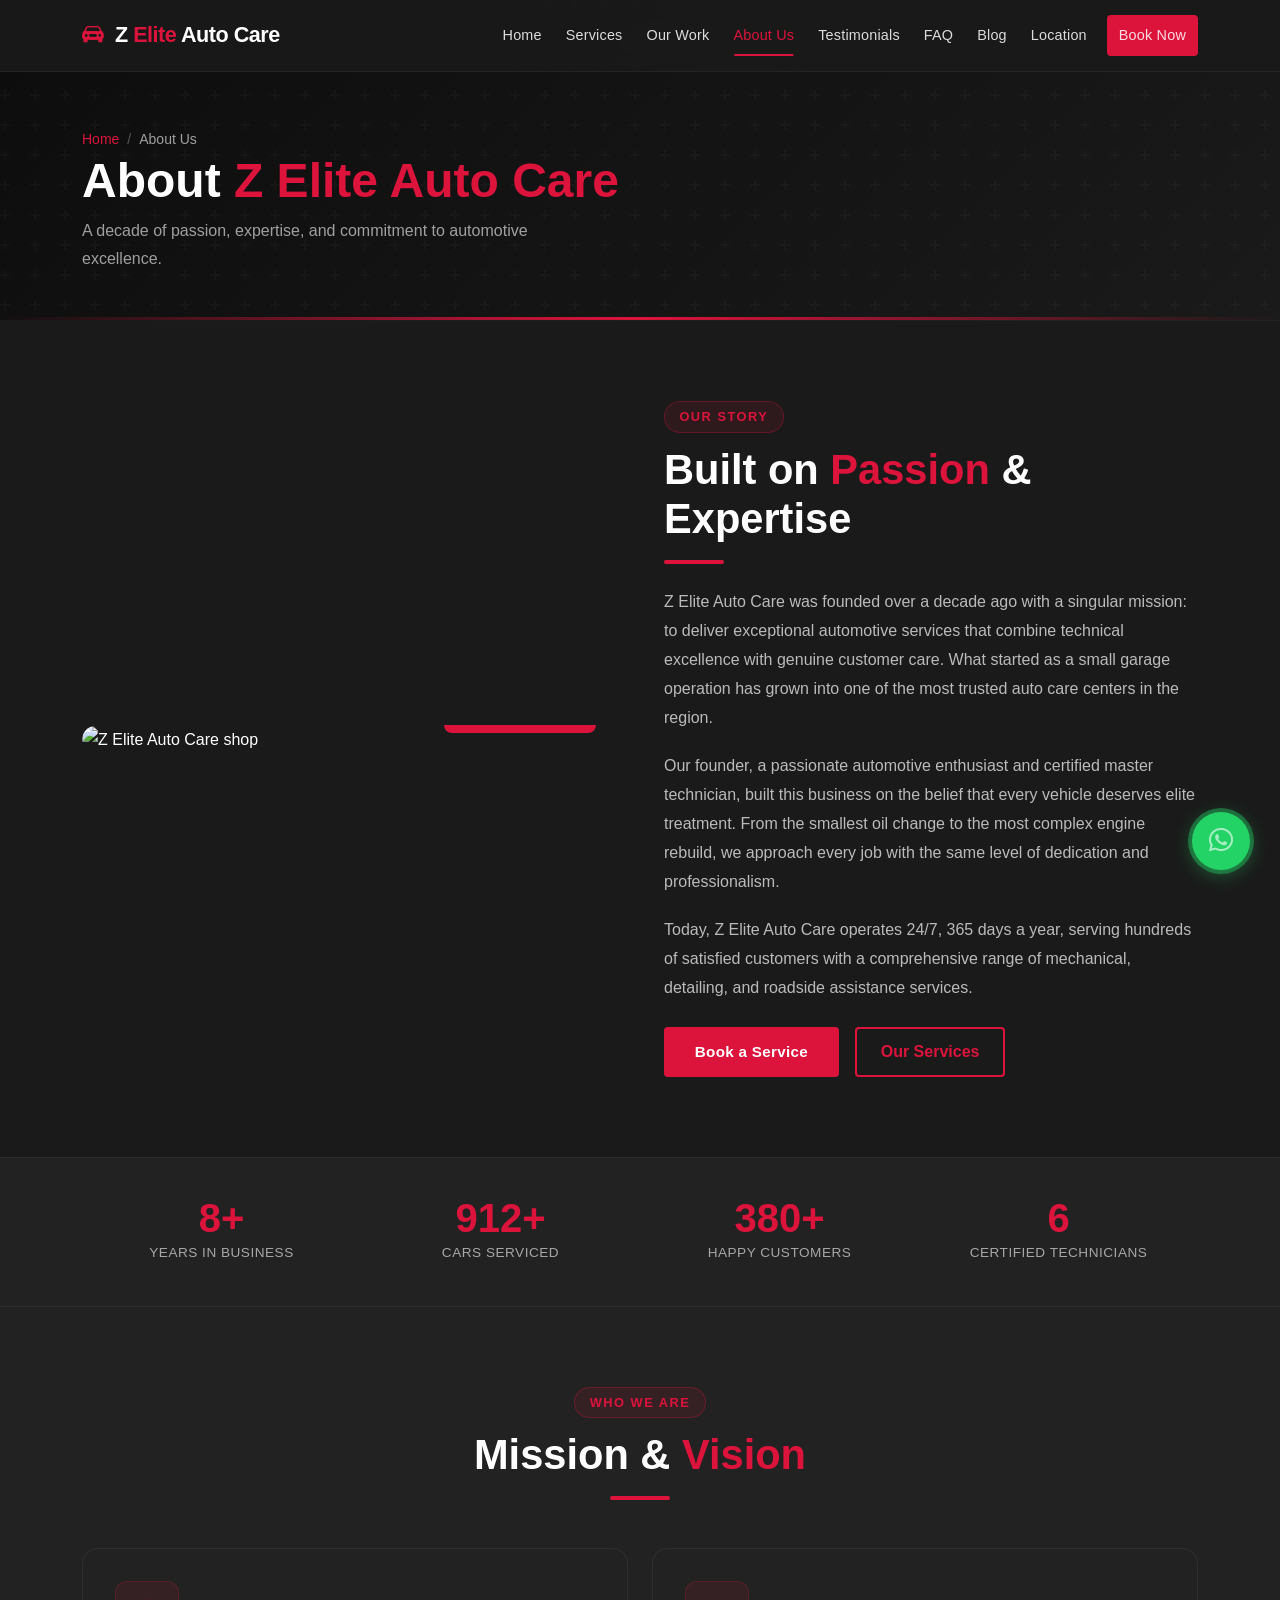
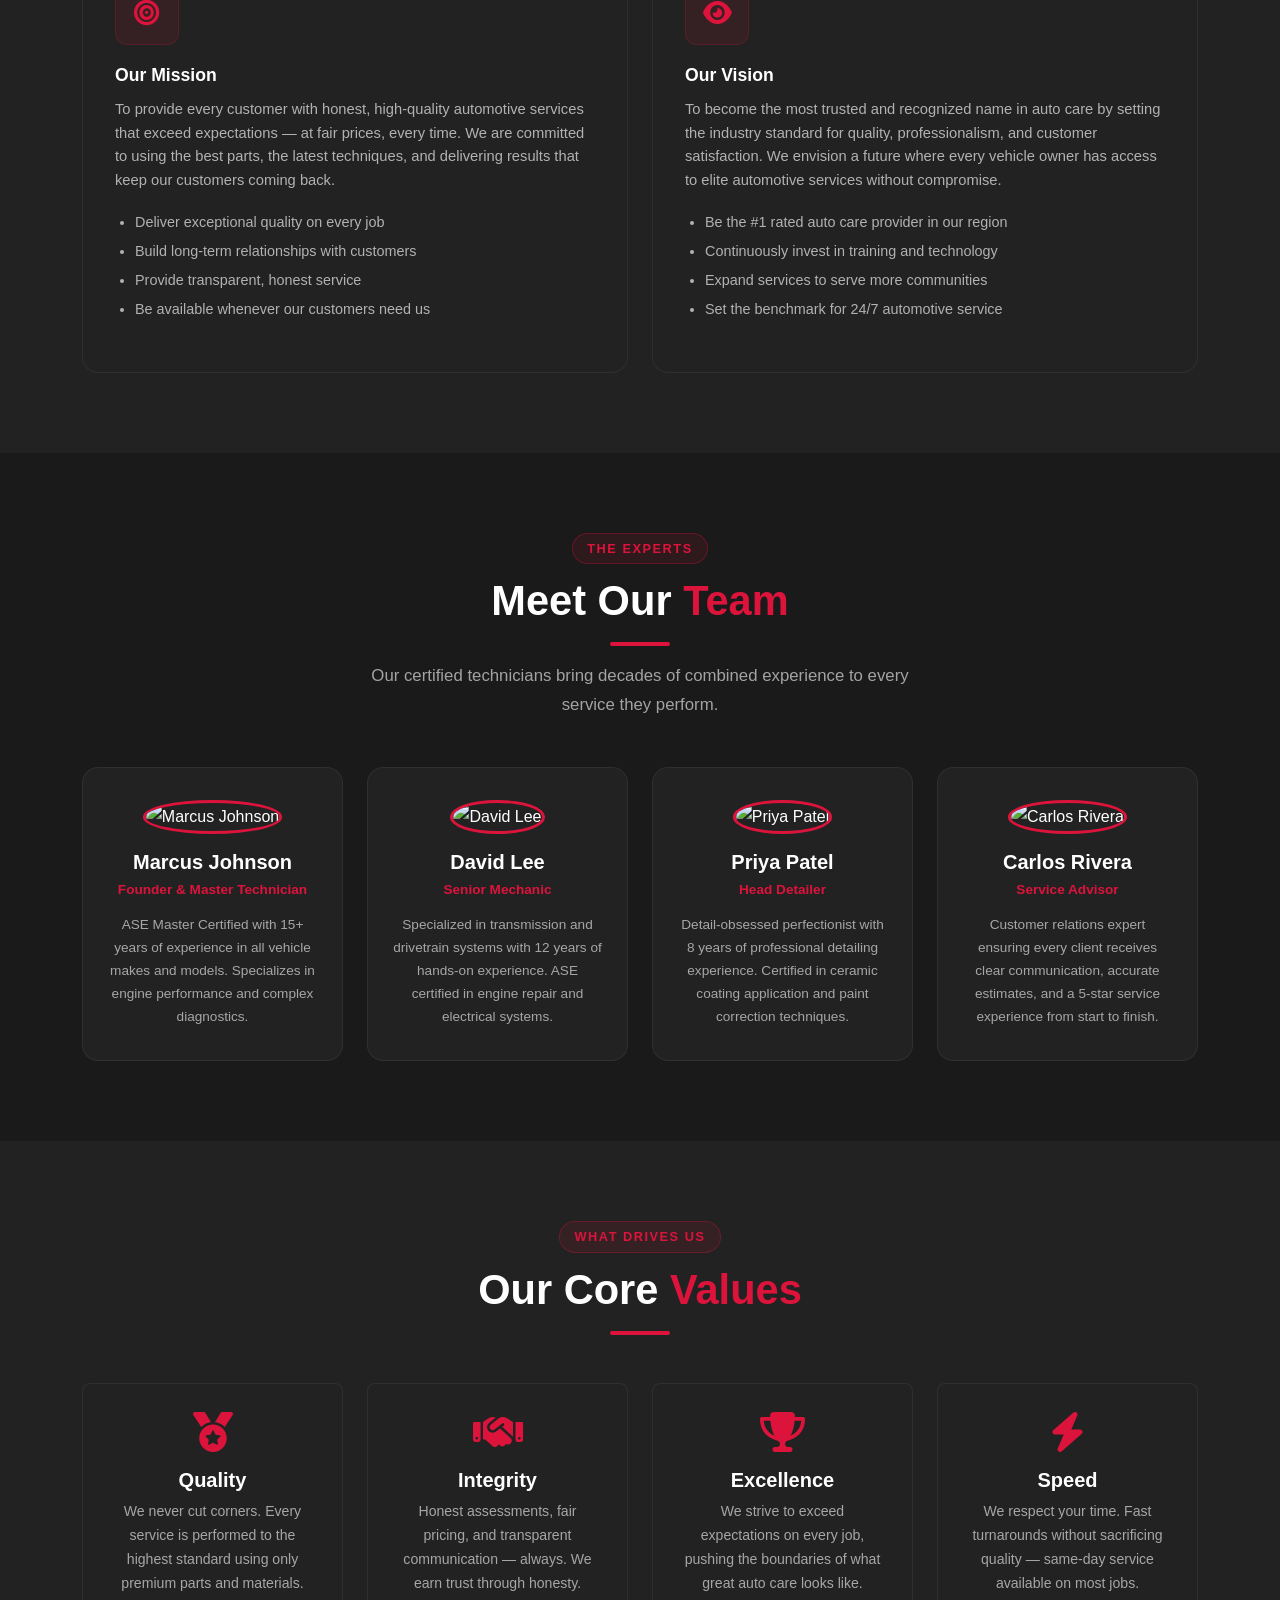
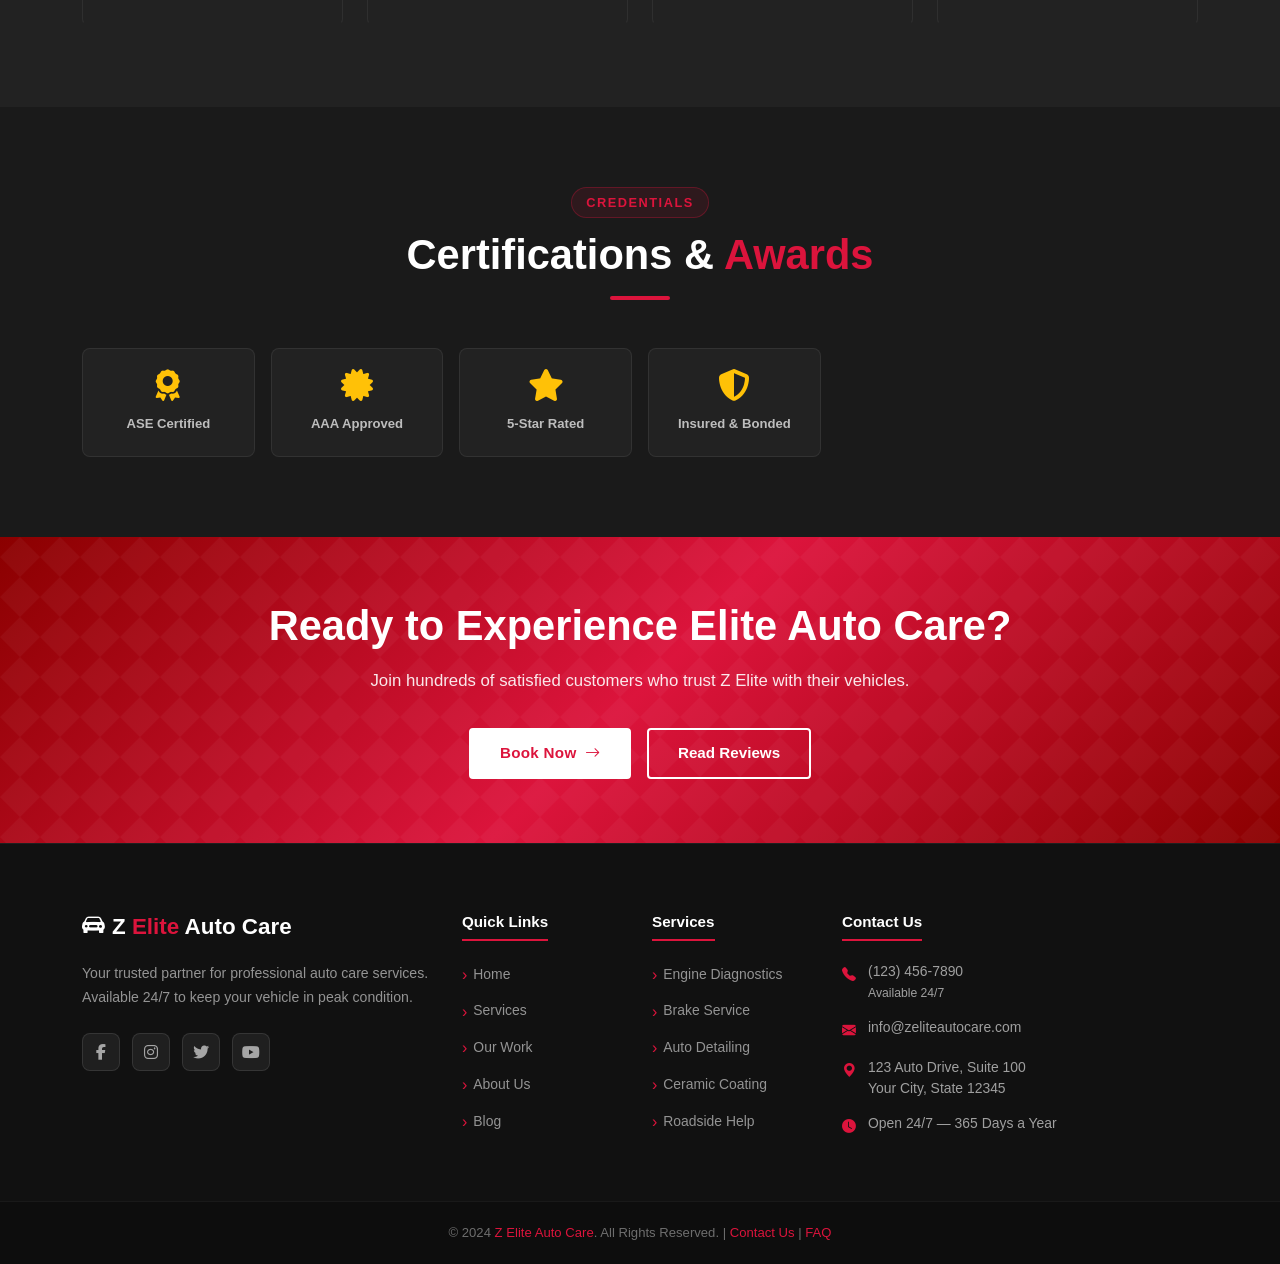
==== about.html @ 1e205f32 "Add complete Z Elite Auto Care multi-page website - .gitignore with standard ignore patterns - css/s" ====
<!DOCTYPE html>
<html lang="en">
<head>
  <meta charset="UTF-8" />
  <meta name="viewport" content="width=device-width, initial-scale=1.0" />
  <meta name="description" content="About Z Elite Auto Care - Our story, team, mission, and commitment to excellence in auto care services." />
  <title>About Us - Z Elite Auto Care</title>
  <link rel="stylesheet" href="https://cdn.jsdelivr.net/npm/bootstrap@5.3.0/dist/css/bootstrap.min.css" />
  <link rel="stylesheet" href="https://cdn.jsdelivr.net/npm/bootstrap-icons@1.11.0/font/bootstrap-icons.css" />
  <link rel="stylesheet" href="https://cdnjs.cloudflare.com/ajax/libs/font-awesome/6.4.0/css/all.min.css" />
  <link rel="stylesheet" href="css/style.css" />
</head>
<body>

<div id="page-loader"><div class="loader-spinner"></div></div>

<!-- Navbar -->
<nav class="navbar navbar-expand-lg fixed-top">
  <div class="container">
    <a class="navbar-brand" href="index.html"><i class="bi bi-car-front-fill"></i> Z <span>Elite</span> Auto Care</a>
    <button class="navbar-toggler" type="button" data-bs-toggle="collapse" data-bs-target="#navMenu" aria-label="Toggle navigation">
      <span class="navbar-toggler-icon"></span>
    </button>
    <div class="collapse navbar-collapse" id="navMenu">
      <ul class="navbar-nav ms-auto align-items-lg-center">
        <li class="nav-item"><a class="nav-link" href="index.html">Home</a></li>
        <li class="nav-item"><a class="nav-link" href="services.html">Services</a></li>
        <li class="nav-item"><a class="nav-link" href="our-work.html">Our Work</a></li>
        <li class="nav-item"><a class="nav-link active" href="about.html">About Us</a></li>
        <li class="nav-item"><a class="nav-link" href="testimonials.html">Testimonials</a></li>
        <li class="nav-item"><a class="nav-link" href="faq.html">FAQ</a></li>
        <li class="nav-item"><a class="nav-link" href="blog.html">Blog</a></li>
        <li class="nav-item"><a class="nav-link" href="location.html">Location</a></li>
        <li class="nav-item"><a class="nav-link navbar-cta" href="contact.html">Book Now</a></li>
      </ul>
    </div>
  </div>
</nav>

<!-- Page Header -->
<section class="page-header">
  <div class="container">
    <nav aria-label="breadcrumb"><ol class="breadcrumb"><li class="breadcrumb-item"><a href="index.html">Home</a></li><li class="breadcrumb-item active">About Us</li></ol></nav>
    <h1>About <span>Z Elite Auto Care</span></h1>
    <p style="color:rgba(255,255,255,0.6);margin:0.5rem 0 0;max-width:500px;">A decade of passion, expertise, and commitment to automotive excellence.</p>
  </div>
</section>

<!-- Company Story -->
<section class="section-pad">
  <div class="container">
    <div class="row align-items-center g-5">
      <div class="col-lg-6 fade-in-left">
        <div class="about-img-wrap">
          <img src="https://picsum.photos/600/450?random=50" alt="Z Elite Auto Care shop" style="border-radius:16px;width:100%;" loading="lazy" />
          <div class="about-img-badge">
            <span class="num">10+</span>
            <span class="label">Years of Excellence</span>
          </div>
        </div>
      </div>
      <div class="col-lg-6 fade-in-right">
        <span class="section-tag">Our Story</span>
        <h2 class="section-title text-start">Built on <span>Passion</span> &amp; Expertise</h2>
        <div class="section-divider-left section-divider mb-4"></div>
        <p style="color:rgba(255,255,255,0.7);line-height:1.8;margin-bottom:1.25rem;">Z Elite Auto Care was founded over a decade ago with a singular mission: to deliver exceptional automotive services that combine technical excellence with genuine customer care. What started as a small garage operation has grown into one of the most trusted auto care centers in the region.</p>
        <p style="color:rgba(255,255,255,0.7);line-height:1.8;margin-bottom:1.25rem;">Our founder, a passionate automotive enthusiast and certified master technician, built this business on the belief that every vehicle deserves elite treatment. From the smallest oil change to the most complex engine rebuild, we approach every job with the same level of dedication and professionalism.</p>
        <p style="color:rgba(255,255,255,0.7);line-height:1.8;">Today, Z Elite Auto Care operates 24/7, 365 days a year, serving hundreds of satisfied customers with a comprehensive range of mechanical, detailing, and roadside assistance services.</p>
        <div class="d-flex gap-3 mt-4">
          <a href="contact.html" class="btn-red">Book a Service</a>
          <a href="services.html" class="btn-red-outline-only">Our Services</a>
        </div>
      </div>
    </div>
  </div>
</section>

<!-- Stats -->
<section class="stats-bar">
  <div class="container">
    <div class="row justify-content-center text-center g-0">
      <div class="col-6 col-md-3">
        <div class="stat-item fade-in-up">
          <span class="stat-number" data-target="10" data-suffix="+">10+</span>
          <span class="stat-label">Years in Business</span>
        </div>
      </div>
      <div class="col-6 col-md-3">
        <div class="stat-item fade-in-up" data-delay="100">
          <span class="stat-number" data-target="1200" data-suffix="+">1200+</span>
          <span class="stat-label">Cars Serviced</span>
        </div>
      </div>
      <div class="col-6 col-md-3">
        <div class="stat-item fade-in-up" data-delay="200">
          <span class="stat-number" data-target="500" data-suffix="+">500+</span>
          <span class="stat-label">Happy Customers</span>
        </div>
      </div>
      <div class="col-6 col-md-3">
        <div class="stat-item fade-in-up" data-delay="300">
          <span class="stat-number" data-target="8" data-suffix="">8</span>
          <span class="stat-label">Certified Technicians</span>
        </div>
      </div>
    </div>
  </div>
</section>

<!-- Mission & Vision -->
<section class="section-pad" style="background:var(--dark-bg-2);">
  <div class="container">
    <div class="text-center mb-5">
      <span class="section-tag">Who We Are</span>
      <h2 class="section-title">Mission &amp; <span>Vision</span></h2>
      <div class="section-divider"></div>
    </div>
    <div class="row g-4">
      <div class="col-md-6">
        <div class="service-card h-100 fade-in-up">
          <div class="service-icon"><i class="fas fa-bullseye"></i></div>
          <h4>Our Mission</h4>
          <p>To provide every customer with honest, high-quality automotive services that exceed expectations — at fair prices, every time. We are committed to using the best parts, the latest techniques, and delivering results that keep our customers coming back.</p>
          <ul style="color:rgba(255,255,255,0.65);padding-left:1.25rem;font-size:0.9rem;line-height:2;">
            <li>Deliver exceptional quality on every job</li>
            <li>Build long-term relationships with customers</li>
            <li>Provide transparent, honest service</li>
            <li>Be available whenever our customers need us</li>
          </ul>
        </div>
      </div>
      <div class="col-md-6">
        <div class="service-card h-100 fade-in-up" data-delay="100">
          <div class="service-icon"><i class="fas fa-eye"></i></div>
          <h4>Our Vision</h4>
          <p>To become the most trusted and recognized name in auto care by setting the industry standard for quality, professionalism, and customer satisfaction. We envision a future where every vehicle owner has access to elite automotive services without compromise.</p>
          <ul style="color:rgba(255,255,255,0.65);padding-left:1.25rem;font-size:0.9rem;line-height:2;">
            <li>Be the #1 rated auto care provider in our region</li>
            <li>Continuously invest in training and technology</li>
            <li>Expand services to serve more communities</li>
            <li>Set the benchmark for 24/7 automotive service</li>
          </ul>
        </div>
      </div>
    </div>
  </div>
</section>

<!-- Team -->
<section class="section-pad">
  <div class="container">
    <div class="text-center mb-5">
      <span class="section-tag">The Experts</span>
      <h2 class="section-title">Meet Our <span>Team</span></h2>
      <div class="section-divider"></div>
      <p class="section-subtitle mt-3">Our certified technicians bring decades of combined experience to every service they perform.</p>
    </div>
    <div class="row g-4">
      <div class="col-sm-6 col-lg-3">
        <div class="team-card fade-in-up">
          <img src="https://i.pravatar.cc/100?img=11" alt="Marcus Johnson" loading="lazy" />
          <h5>Marcus Johnson</h5>
          <div class="role">Founder &amp; Master Technician</div>
          <p>ASE Master Certified with 15+ years of experience in all vehicle makes and models. Specializes in engine performance and complex diagnostics.</p>
        </div>
      </div>
      <div class="col-sm-6 col-lg-3">
        <div class="team-card fade-in-up" data-delay="100">
          <img src="https://i.pravatar.cc/100?img=12" alt="David Lee" loading="lazy" />
          <h5>David Lee</h5>
          <div class="role">Senior Mechanic</div>
          <p>Specialized in transmission and drivetrain systems with 12 years of hands-on experience. ASE certified in engine repair and electrical systems.</p>
        </div>
      </div>
      <div class="col-sm-6 col-lg-3">
        <div class="team-card fade-in-up" data-delay="200">
          <img src="https://i.pravatar.cc/100?img=25" alt="Priya Patel" loading="lazy" />
          <h5>Priya Patel</h5>
          <div class="role">Head Detailer</div>
          <p>Detail-obsessed perfectionist with 8 years of professional detailing experience. Certified in ceramic coating application and paint correction techniques.</p>
        </div>
      </div>
      <div class="col-sm-6 col-lg-3">
        <div class="team-card fade-in-up" data-delay="300">
          <img src="https://i.pravatar.cc/100?img=15" alt="Carlos Rivera" loading="lazy" />
          <h5>Carlos Rivera</h5>
          <div class="role">Service Advisor</div>
          <p>Customer relations expert ensuring every client receives clear communication, accurate estimates, and a 5-star service experience from start to finish.</p>
        </div>
      </div>
    </div>
  </div>
</section>

<!-- Values -->
<section class="section-pad" style="background:var(--dark-bg-2);">
  <div class="container">
    <div class="text-center mb-5">
      <span class="section-tag">What Drives Us</span>
      <h2 class="section-title">Our Core <span>Values</span></h2>
      <div class="section-divider"></div>
    </div>
    <div class="row g-4">
      <div class="col-sm-6 col-lg-3">
        <div class="values-card fade-in-up">
          <i class="fas fa-medal"></i>
          <h5>Quality</h5>
          <p>We never cut corners. Every service is performed to the highest standard using only premium parts and materials.</p>
        </div>
      </div>
      <div class="col-sm-6 col-lg-3">
        <div class="values-card fade-in-up" data-delay="100">
          <i class="fas fa-handshake"></i>
          <h5>Integrity</h5>
          <p>Honest assessments, fair pricing, and transparent communication — always. We earn trust through honesty.</p>
        </div>
      </div>
      <div class="col-sm-6 col-lg-3">
        <div class="values-card fade-in-up" data-delay="200">
          <i class="fas fa-trophy"></i>
          <h5>Excellence</h5>
          <p>We strive to exceed expectations on every job, pushing the boundaries of what great auto care looks like.</p>
        </div>
      </div>
      <div class="col-sm-6 col-lg-3">
        <div class="values-card fade-in-up" data-delay="300">
          <i class="fas fa-bolt"></i>
          <h5>Speed</h5>
          <p>We respect your time. Fast turnarounds without sacrificing quality — same-day service available on most jobs.</p>
        </div>
      </div>
    </div>
  </div>
</section>

<!-- Certifications -->
<section class="section-pad">
  <div class="container">
    <div class="text-center mb-5">
      <span class="section-tag">Credentials</span>
      <h2 class="section-title">Certifications &amp; <span>Awards</span></h2>
      <div class="section-divider"></div>
    </div>
    <div class="row g-3 justify-content-center">
      <div class="col-6 col-sm-4 col-md-2"><div class="cert-badge fade-in-up"><i class="fas fa-award"></i><span>ASE Certified</span></div></div>
      <div class="col-6 col-sm-4 col-md-2"><div class="cert-badge fade-in-up" data-delay="100"><i class="fas fa-certificate"></i><span>AAA Approved</span></div></div>
      <div class="col-6 col-sm-4 col-md-2"><div class="cert-badge fade-in-up" data-delay="200"><i class="fas fa-star"></i><span>5-Star Rated</span></div></div>
      <div class="col-6 col-sm-4 col-md-2"><div class="cert-badge fade-in-up" data-delay="300"><i class="fas fa-shield-alt"></i><span>Insured &amp; Bonded</span></div></div>
      <div class="col-6 col-sm-4 col-md-2"><div class="cert-badge fade-in-up" data-delay="400"><i class="fas fa-tools"></i><span>IDA Certified</span></div></div>
      <div class="col-6 col-sm-4 col-md-2"><div class="cert-badge fade-in-up" data-delay="500"><i class="fas fa-leaf"></i><span>Eco Friendly</span></div></div>
    </div>
  </div>
</section>

<!-- CTA -->
<section class="cta-banner">
  <div class="container text-center position-relative">
    <h2 class="section-title">Ready to Experience Elite Auto Care?</h2>
    <p style="color:rgba(255,255,255,0.9);font-size:1.05rem;margin-bottom:2rem;">Join hundreds of satisfied customers who trust Z Elite with their vehicles.</p>
    <div class="d-flex justify-content-center gap-3 flex-wrap">
      <a href="contact.html" class="btn-red" style="background:#fff;color:var(--primary-red);border-color:#fff;">Book Now <i class="bi bi-arrow-right ms-1"></i></a>
      <a href="testimonials.html" class="btn-outline-red">Read Reviews</a>
    </div>
  </div>
</section>

<!-- Footer -->
<footer class="footer">
  <div class="container">
    <div class="row g-4">
      <div class="col-lg-4 col-md-6">
        <a class="footer-brand" href="index.html"><i class="bi bi-car-front-fill me-2"></i>Z <span>Elite</span> Auto Care</a>
        <p class="footer-desc">Your trusted partner for professional auto care services. Available 24/7 to keep your vehicle in peak condition.</p>
        <div class="footer-social">
          <a href="#" aria-label="Facebook"><i class="fab fa-facebook-f"></i></a>
          <a href="#" aria-label="Instagram"><i class="fab fa-instagram"></i></a>
          <a href="#" aria-label="Twitter"><i class="fab fa-twitter"></i></a>
          <a href="#" aria-label="YouTube"><i class="fab fa-youtube"></i></a>
        </div>
      </div>
      <div class="col-lg-2 col-md-6 col-6">
        <h6>Quick Links</h6>
        <ul class="footer-links">
          <li><a href="index.html">Home</a></li>
          <li><a href="services.html">Services</a></li>
          <li><a href="our-work.html">Our Work</a></li>
          <li><a href="about.html">About Us</a></li>
          <li><a href="blog.html">Blog</a></li>
        </ul>
      </div>
      <div class="col-lg-2 col-md-6 col-6">
        <h6>Services</h6>
        <ul class="footer-links">
          <li><a href="services.html">Engine Diagnostics</a></li>
          <li><a href="services.html">Brake Service</a></li>
          <li><a href="services.html">Auto Detailing</a></li>
          <li><a href="services.html">Ceramic Coating</a></li>
          <li><a href="services.html">Roadside Help</a></li>
        </ul>
      </div>
      <div class="col-lg-4 col-md-6">
        <h6>Contact Us</h6>
        <div class="footer-contact-item"><i class="bi bi-telephone-fill"></i><span>(123) 456-7890<br><small>Available 24/7</small></span></div>
        <div class="footer-contact-item"><i class="bi bi-envelope-fill"></i><span>info@zeliteautocare.com</span></div>
        <div class="footer-contact-item"><i class="bi bi-geo-alt-fill"></i><span>123 Auto Drive, Suite 100<br>Your City, State 12345</span></div>
        <div class="footer-contact-item"><i class="bi bi-clock-fill"></i><span>Open 24/7 — 365 Days a Year</span></div>
      </div>
    </div>
  </div>
  <div class="footer-bottom">
    <div class="container">
      <p>&copy; 2024 <span>Z Elite Auto Care</span>. All Rights Reserved. | <a href="contact.html" style="color:var(--primary-red);">Contact Us</a> | <a href="faq.html" style="color:var(--primary-red);">FAQ</a></p>
    </div>
  </div>
</footer>

<a href="https://wa.me/1234567890" class="whatsapp-float" target="_blank" rel="noopener" aria-label="Chat on WhatsApp" data-phone="1234567890">
  <i class="fab fa-whatsapp"></i>
</a>

<script src="https://cdn.jsdelivr.net/npm/bootstrap@5.3.0/dist/js/bootstrap.bundle.min.js"></script>
<script src="js/script.js"></script>
</body>
</html>
---- css/style.css ----
/* =============================================
   Z Elite Auto Care - Custom Stylesheet
   ============================================= */

/* --- CSS Variables --- */
:root {
  --primary-red: #DC143C;
  --primary-red-dark: #b01030;
  --primary-red-light: #ff1a4a;
  --dark-bg: #1a1a1a;
  --dark-bg-2: #222222;
  --dark-bg-3: #2a2a2a;
  --white: #ffffff;
  --off-white: #f8f9fa;
  --gray-light: #e9ecef;
  --gray-mid: #adb5bd;
  --gray-dark: #6c757d;
  --transition: all 0.3s ease;
  --shadow-sm: 0 2px 8px rgba(0,0,0,0.15);
  --shadow-md: 0 4px 20px rgba(0,0,0,0.25);
  --shadow-lg: 0 8px 40px rgba(0,0,0,0.35);
  --border-radius: 8px;
  --border-radius-lg: 16px;
}

/* --- Base Styles --- */
*, *::before, *::after { box-sizing: border-box; }

html { scroll-behavior: smooth; }

body {
  font-family: 'Segoe UI', Tahoma, Geneva, Verdana, sans-serif;
  background-color: var(--dark-bg);
  color: var(--white);
  line-height: 1.7;
  overflow-x: hidden;
}

a { color: var(--primary-red); text-decoration: none; transition: var(--transition); }
a:hover { color: var(--primary-red-light); }

img { max-width: 100%; height: auto; }

/* --- Loading Spinner --- */
#page-loader {
  position: fixed;
  inset: 0;
  background: var(--dark-bg);
  display: flex;
  align-items: center;
  justify-content: center;
  z-index: 9999;
  transition: opacity 0.5s ease, visibility 0.5s ease;
}
#page-loader.loaded { opacity: 0; visibility: hidden; }
.loader-spinner {
  width: 60px;
  height: 60px;
  border: 5px solid var(--dark-bg-3);
  border-top-color: var(--primary-red);
  border-radius: 50%;
  animation: spin 0.9s linear infinite;
}
@keyframes spin { to { transform: rotate(360deg); } }

/* --- Navbar --- */
.navbar {
  background-color: rgba(26, 26, 26, 0.95) !important;
  backdrop-filter: blur(10px);
  -webkit-backdrop-filter: blur(10px);
  border-bottom: 1px solid rgba(255,255,255,0.05);
  padding: 0.75rem 0;
  transition: var(--transition);
  z-index: 1050;
}
.navbar.scrolled {
  box-shadow: 0 4px 30px rgba(0,0,0,0.5);
  padding: 0.5rem 0;
  background-color: rgba(20, 20, 20, 0.98) !important;
}
.navbar-brand {
  font-size: 1.35rem;
  font-weight: 800;
  color: var(--white) !important;
  letter-spacing: -0.5px;
}
.navbar-brand span { color: var(--primary-red); }
.navbar-brand i { color: var(--primary-red); margin-right: 6px; }

.navbar-nav .nav-link {
  color: rgba(255,255,255,0.85) !important;
  font-weight: 500;
  font-size: 0.9rem;
  padding: 0.5rem 0.75rem !important;
  position: relative;
  transition: var(--transition);
  letter-spacing: 0.2px;
}
.navbar-nav .nav-link::after {
  content: '';
  position: absolute;
  bottom: 0;
  left: 50%;
  transform: translateX(-50%);
  width: 0;
  height: 2px;
  background: var(--primary-red);
  transition: width 0.3s ease;
}
.navbar-nav .nav-link:hover { color: var(--white) !important; }
.navbar-nav .nav-link:hover::after,
.navbar-nav .nav-link.active::after { width: 70%; }
.navbar-nav .nav-link.active { color: var(--primary-red) !important; }

.navbar-toggler {
  border-color: rgba(255,255,255,0.3);
  padding: 4px 8px;
}
.navbar-toggler-icon {
  background-image: url("data:image/svg+xml,%3csvg xmlns='http://www.w3.org/2000/svg' viewBox='0 0 30 30'%3e%3cpath stroke='rgba%28255%2C255%2C255%2C0.85%29' stroke-linecap='round' stroke-miterlimit='10' stroke-width='2' d='M4 7h22M4 15h22M4 23h22'/%3e%3c/svg%3e");
}

.navbar-cta {
  background: var(--primary-red);
  color: var(--white) !important;
  border-radius: 4px;
  padding: 0.4rem 1rem !important;
  font-weight: 600;
  margin-left: 0.5rem;
}
.navbar-cta:hover { background: var(--primary-red-dark) !important; color: var(--white) !important; }
.navbar-cta::after { display: none; }

/* --- Buttons --- */
.btn-red {
  background: var(--primary-red);
  color: var(--white);
  border: 2px solid var(--primary-red);
  padding: 0.65rem 1.8rem;
  border-radius: 4px;
  font-weight: 600;
  font-size: 0.95rem;
  transition: var(--transition);
  letter-spacing: 0.3px;
}
.btn-red:hover {
  background: var(--primary-red-dark);
  border-color: var(--primary-red-dark);
  color: var(--white);
  transform: translateY(-2px);
  box-shadow: 0 6px 20px rgba(220,20,60,0.4);
}
.btn-outline-red {
  background: transparent;
  color: var(--white);
  border: 2px solid var(--white);
  padding: 0.65rem 1.8rem;
  border-radius: 4px;
  font-weight: 600;
  font-size: 0.95rem;
  transition: var(--transition);
}
.btn-outline-red:hover {
  background: var(--white);
  color: var(--dark-bg);
  transform: translateY(-2px);
}
.btn-red-outline-only {
  background: transparent;
  color: var(--primary-red);
  border: 2px solid var(--primary-red);
  padding: 0.6rem 1.5rem;
  border-radius: 4px;
  font-weight: 600;
  transition: var(--transition);
}
.btn-red-outline-only:hover {
  background: var(--primary-red);
  color: var(--white);
  transform: translateY(-2px);
}

/* --- Hero Section --- */
.hero-section {
  min-height: 100vh;
  background: linear-gradient(135deg, #0d0d0d 0%, #1a1a1a 50%, #0f0f0f 100%);
  position: relative;
  display: flex;
  align-items: center;
  overflow: hidden;
}
.hero-section::before {
  content: '';
  position: absolute;
  inset: 0;
  background: url("data:image/svg+xml,%3Csvg width='60' height='60' viewBox='0 0 60 60' xmlns='http://www.w3.org/2000/svg'%3E%3Cg fill='none' fill-rule='evenodd'%3E%3Cg fill='%23ffffff' fill-opacity='0.02'%3E%3Cpath d='M36 34v-4h-2v4h-4v2h4v4h2v-4h4v-2h-4zm0-30V0h-2v4h-4v2h4v4h2V6h4V4h-4zM6 34v-4H4v4H0v2h4v4h2v-4h4v-2H6zM6 4V0H4v4H0v2h4v4h2V6h4V4H6z'/%3E%3C/g%3E%3C/g%3E%3C/svg%3E");
  opacity: 0.4;
}
.hero-section::after {
  content: '';
  position: absolute;
  top: -50%;
  right: -20%;
  width: 600px;
  height: 600px;
  background: radial-gradient(circle, rgba(220,20,60,0.08) 0%, transparent 70%);
  pointer-events: none;
}
.hero-content { position: relative; z-index: 2; }
.hero-badge {
  display: inline-flex;
  align-items: center;
  gap: 6px;
  background: rgba(220,20,60,0.15);
  border: 1px solid rgba(220,20,60,0.4);
  color: var(--primary-red);
  padding: 0.4rem 1rem;
  border-radius: 50px;
  font-size: 0.85rem;
  font-weight: 600;
  margin-bottom: 1.5rem;
  animation: pulse-badge 2s infinite;
}
@keyframes pulse-badge {
  0%, 100% { box-shadow: 0 0 0 0 rgba(220,20,60,0.3); }
  50% { box-shadow: 0 0 0 8px rgba(220,20,60,0); }
}
.hero-title {
  font-size: clamp(2.2rem, 5vw, 4rem);
  font-weight: 900;
  line-height: 1.1;
  margin-bottom: 1.25rem;
  color: var(--white);
}
.hero-title span { color: var(--primary-red); }
.hero-subtitle {
  font-size: 1.15rem;
  color: rgba(255,255,255,0.75);
  margin-bottom: 2rem;
  max-width: 560px;
  line-height: 1.7;
}
.hero-btns { display: flex; gap: 1rem; flex-wrap: wrap; }
.hero-visual {
  position: relative;
  display: flex;
  align-items: center;
  justify-content: center;
}
.hero-icon-grid {
  display: grid;
  grid-template-columns: repeat(2, 1fr);
  gap: 1rem;
  position: relative;
  z-index: 2;
}
.hero-icon-card {
  background: rgba(255,255,255,0.04);
  border: 1px solid rgba(255,255,255,0.08);
  border-radius: var(--border-radius-lg);
  padding: 1.5rem;
  text-align: center;
  transition: var(--transition);
  backdrop-filter: blur(5px);
}
.hero-icon-card:hover {
  background: rgba(220,20,60,0.1);
  border-color: rgba(220,20,60,0.3);
  transform: translateY(-4px);
}
.hero-icon-card i {
  font-size: 2rem;
  color: var(--primary-red);
  display: block;
  margin-bottom: 0.5rem;
}
.hero-icon-card span { font-size: 0.8rem; color: rgba(255,255,255,0.7); font-weight: 500; }

/* --- Stats Bar --- */
.stats-bar {
  background: var(--dark-bg-2);
  border-top: 1px solid rgba(255,255,255,0.05);
  border-bottom: 1px solid rgba(255,255,255,0.05);
  padding: 2rem 0;
}
.stat-item { text-align: center; padding: 0.5rem; }
.stat-number {
  font-size: 2.5rem;
  font-weight: 900;
  color: var(--primary-red);
  line-height: 1;
  display: block;
}
.stat-label {
  font-size: 0.85rem;
  color: rgba(255,255,255,0.6);
  font-weight: 500;
  margin-top: 0.25rem;
  letter-spacing: 0.5px;
  text-transform: uppercase;
}
.stat-divider {
  width: 1px;
  background: rgba(255,255,255,0.08);
  height: 60px;
  margin: auto;
}

/* --- Section Styles --- */
.section-pad { padding: 5rem 0; }
.section-pad-sm { padding: 3rem 0; }

.section-tag {
  display: inline-block;
  background: rgba(220,20,60,0.1);
  color: var(--primary-red);
  border: 1px solid rgba(220,20,60,0.3);
  padding: 0.25rem 0.9rem;
  border-radius: 50px;
  font-size: 0.8rem;
  font-weight: 700;
  letter-spacing: 1.5px;
  text-transform: uppercase;
  margin-bottom: 0.75rem;
}
.section-title {
  font-size: clamp(1.8rem, 3.5vw, 2.6rem);
  font-weight: 800;
  color: var(--white);
  margin-bottom: 1rem;
  line-height: 1.2;
}
.section-title span { color: var(--primary-red); }
.section-subtitle {
  color: rgba(255,255,255,0.6);
  font-size: 1.05rem;
  max-width: 550px;
  margin: 0 auto 2.5rem;
  line-height: 1.7;
}
.section-divider {
  width: 60px;
  height: 4px;
  background: var(--primary-red);
  border-radius: 2px;
  margin: 0.75rem auto 0;
}
.section-divider-left { margin: 0.75rem 0 0; }

/* --- Service Cards --- */
.service-card {
  background: var(--dark-bg-2);
  border: 1px solid rgba(255,255,255,0.06);
  border-radius: var(--border-radius-lg);
  padding: 2rem;
  transition: var(--transition);
  height: 100%;
  position: relative;
  overflow: hidden;
}
.service-card::before {
  content: '';
  position: absolute;
  top: 0;
  left: 0;
  right: 0;
  height: 3px;
  background: var(--primary-red);
  transform: scaleX(0);
  transition: transform 0.3s ease;
}
.service-card:hover::before { transform: scaleX(1); }
.service-card:hover {
  border-color: rgba(220,20,60,0.3);
  transform: translateY(-6px);
  box-shadow: var(--shadow-lg);
  background: var(--dark-bg-3);
}
.service-icon {
  width: 64px;
  height: 64px;
  background: rgba(220,20,60,0.1);
  border: 1px solid rgba(220,20,60,0.2);
  border-radius: 12px;
  display: flex;
  align-items: center;
  justify-content: center;
  margin-bottom: 1.25rem;
  transition: var(--transition);
}
.service-card:hover .service-icon {
  background: var(--primary-red);
  border-color: var(--primary-red);
}
.service-icon i { font-size: 1.6rem; color: var(--primary-red); transition: var(--transition); }
.service-card:hover .service-icon i { color: var(--white); }
.service-card h4 { color: var(--white); font-weight: 700; margin-bottom: 0.75rem; font-size: 1.1rem; }
.service-card p { color: rgba(255,255,255,0.65); font-size: 0.92rem; line-height: 1.6; margin-bottom: 1rem; }
.service-price {
  color: var(--primary-red);
  font-weight: 700;
  font-size: 1.05rem;
  margin-bottom: 1rem;
  display: block;
}

/* --- Why Choose Us --- */
.feature-item {
  display: flex;
  gap: 1.25rem;
  align-items: flex-start;
  padding: 1.5rem;
  background: var(--dark-bg-2);
  border-radius: var(--border-radius);
  border: 1px solid rgba(255,255,255,0.05);
  transition: var(--transition);
  height: 100%;
}
.feature-item:hover {
  border-color: rgba(220,20,60,0.25);
  background: var(--dark-bg-3);
}
.feature-icon-wrap {
  flex-shrink: 0;
  width: 52px;
  height: 52px;
  background: rgba(220,20,60,0.1);
  border-radius: 10px;
  display: flex;
  align-items: center;
  justify-content: center;
}
.feature-icon-wrap i { font-size: 1.4rem; color: var(--primary-red); }
.feature-text h5 { color: var(--white); font-weight: 700; margin-bottom: 0.4rem; font-size: 1rem; }
.feature-text p { color: rgba(255,255,255,0.6); font-size: 0.88rem; margin: 0; line-height: 1.5; }

/* --- Work Gallery Cards --- */
.work-card {
  background: var(--dark-bg-2);
  border-radius: var(--border-radius-lg);
  overflow: hidden;
  border: 1px solid rgba(255,255,255,0.06);
  transition: var(--transition);
}
.work-card:hover {
  transform: translateY(-6px);
  box-shadow: var(--shadow-lg);
  border-color: rgba(220,20,60,0.25);
}
.work-card img { width: 100%; height: 220px; object-fit: cover; transition: transform 0.4s ease; }
.work-card:hover img { transform: scale(1.05); }
.work-card-body { padding: 1.25rem; }
.work-card-body h5 { color: var(--white); font-weight: 700; margin-bottom: 0.4rem; }
.work-card-body p { color: rgba(255,255,255,0.6); font-size: 0.88rem; margin: 0; }
.work-badge {
  display: inline-block;
  background: rgba(220,20,60,0.15);
  color: var(--primary-red);
  border: 1px solid rgba(220,20,60,0.3);
  padding: 0.2rem 0.7rem;
  border-radius: 4px;
  font-size: 0.75rem;
  font-weight: 600;
  margin-bottom: 0.5rem;
  text-transform: uppercase;
  letter-spacing: 0.5px;
}

/* --- Before/After Slider --- */
.before-after-container {
  position: relative;
  overflow: hidden;
  border-radius: var(--border-radius-lg);
  cursor: col-resize;
  user-select: none;
  border: 1px solid rgba(255,255,255,0.08);
  background: #000;
}
.before-after-container img {
  display: block;
  width: 100%;
  height: 280px;
  object-fit: cover;
  pointer-events: none;
}
.before-img { position: relative; }
.after-img {
  position: absolute;
  top: 0;
  left: 0;
  right: 0;
  bottom: 0;
  overflow: hidden;
}
.after-img img { position: absolute; top: 0; left: 0; width: 100%; }
.slider-handle {
  position: absolute;
  top: 0;
  bottom: 0;
  width: 4px;
  background: var(--white);
  cursor: col-resize;
  z-index: 10;
  left: 50%;
}
.slider-handle::before {
  content: '';
  position: absolute;
  top: 50%;
  left: 50%;
  transform: translate(-50%, -50%);
  width: 44px;
  height: 44px;
  background: var(--white);
  border-radius: 50%;
  box-shadow: 0 2px 12px rgba(0,0,0,0.4);
  background-image: url("data:image/svg+xml,%3Csvg xmlns='http://www.w3.org/2000/svg' viewBox='0 0 24 24' fill='%23DC143C'%3E%3Cpath d='M8 5l-7 7 7 7V5zm8 0v14l7-7-7-7z'/%3E%3C/svg%3E");
  background-repeat: no-repeat;
  background-position: center;
  background-size: 22px;
}
.ba-labels {
  position: absolute;
  top: 12px;
  left: 0;
  right: 0;
  display: flex;
  justify-content: space-between;
  padding: 0 12px;
  pointer-events: none;
  z-index: 5;
}
.ba-label {
  background: rgba(0,0,0,0.7);
  color: var(--white);
  padding: 0.2rem 0.6rem;
  border-radius: 4px;
  font-size: 0.75rem;
  font-weight: 700;
  letter-spacing: 0.5px;
}
.ba-label.after { background: rgba(220,20,60,0.8); }
.work-item-meta { padding: 1rem; background: var(--dark-bg-2); border-radius: 0 0 var(--border-radius-lg) var(--border-radius-lg); }
.work-item-meta h5 { color: var(--white); font-size: 0.95rem; font-weight: 700; margin-bottom: 0.25rem; }
.work-item-meta p { color: rgba(255,255,255,0.6); font-size: 0.82rem; margin: 0; }

/* --- Testimonial Cards --- */
.testimonial-card {
  background: var(--dark-bg-2);
  border: 1px solid rgba(255,255,255,0.07);
  border-radius: var(--border-radius-lg);
  padding: 1.75rem;
  height: 100%;
  transition: var(--transition);
  position: relative;
}
.testimonial-card::before {
  content: '\201C';
  position: absolute;
  top: 1rem;
  right: 1.5rem;
  font-size: 5rem;
  color: rgba(220,20,60,0.1);
  font-family: Georgia, serif;
  line-height: 1;
}
.testimonial-card:hover {
  border-color: rgba(220,20,60,0.25);
  transform: translateY(-4px);
  box-shadow: var(--shadow-md);
}
.testimonial-stars { color: #ffc107; font-size: 1rem; margin-bottom: 0.75rem; letter-spacing: 2px; }
.testimonial-text {
  color: rgba(255,255,255,0.8);
  font-size: 0.92rem;
  line-height: 1.7;
  margin-bottom: 1.25rem;
  font-style: italic;
}
.testimonial-author { display: flex; align-items: center; gap: 0.75rem; }
.testimonial-author img {
  width: 48px;
  height: 48px;
  border-radius: 50%;
  object-fit: cover;
  border: 2px solid var(--primary-red);
}
.testimonial-author-info strong { color: var(--white); font-size: 0.9rem; display: block; }
.testimonial-author-info span { color: rgba(255,255,255,0.5); font-size: 0.78rem; }

/* --- Carousel Testimonials --- */
.testimonial-carousel .carousel-control-prev,
.testimonial-carousel .carousel-control-next {
  width: 48px;
  height: 48px;
  background: var(--primary-red);
  border-radius: 50%;
  top: 50%;
  transform: translateY(-50%);
}
.testimonial-carousel .carousel-indicators button {
  background: rgba(255,255,255,0.3);
  width: 8px;
  height: 8px;
  border-radius: 50%;
}
.testimonial-carousel .carousel-indicators button.active { background: var(--primary-red); }

/* --- CTA Banner --- */
.cta-banner {
  background: linear-gradient(135deg, #8b0000 0%, var(--primary-red) 50%, #8b0000 100%);
  padding: 4rem 0;
  position: relative;
  overflow: hidden;
}
.cta-banner::before {
  content: '';
  position: absolute;
  inset: 0;
  background: url("data:image/svg+xml,%3Csvg width='40' height='40' viewBox='0 0 40 40' xmlns='http://www.w3.org/2000/svg'%3E%3Cg fill='%23ffffff' fill-opacity='0.04'%3E%3Cpath d='M20 0L0 20 20 40 40 20z'/%3E%3C/g%3E%3C/svg%3E");
}
.cta-banner .section-title { color: var(--white); }
.cta-banner p { color: rgba(255,255,255,0.85); }

/* --- Page Header --- */
.page-header {
  background: linear-gradient(135deg, #0d0d0d 0%, #1a1a1a 100%);
  padding: 8rem 0 3rem;
  position: relative;
  border-bottom: 1px solid rgba(255,255,255,0.05);
}
.page-header::before {
  content: '';
  position: absolute;
  inset: 0;
  background: url("data:image/svg+xml,%3Csvg width='60' height='60' viewBox='0 0 60 60' xmlns='http://www.w3.org/2000/svg'%3E%3Cg fill='none' fill-rule='evenodd'%3E%3Cg fill='%23ffffff' fill-opacity='0.02'%3E%3Cpath d='M36 34v-4h-2v4h-4v2h4v4h2v-4h4v-2h-4zm0-30V0h-2v4h-4v2h4v4h2V6h4V4h-4zM6 34v-4H4v4H0v2h4v4h2v-4h4v-2H6zM6 4V0H4v4H0v2h4v4h2V6h4V4H6z'/%3E%3C/g%3E%3C/g%3E%3C/svg%3E");
}
.page-header::after {
  content: '';
  position: absolute;
  bottom: 0;
  left: 0;
  right: 0;
  height: 3px;
  background: linear-gradient(90deg, transparent, var(--primary-red), transparent);
}
.page-header h1 { font-size: clamp(2rem, 4vw, 3rem); font-weight: 900; color: var(--white); position: relative; }
.page-header h1 span { color: var(--primary-red); }
.breadcrumb { background: none; padding: 0; margin: 0; }
.breadcrumb-item { font-size: 0.875rem; }
.breadcrumb-item a { color: var(--primary-red); }
.breadcrumb-item.active { color: rgba(255,255,255,0.6); }
.breadcrumb-item + .breadcrumb-item::before { color: rgba(255,255,255,0.3); }

/* --- FAQ Accordion --- */
.faq-accordion .accordion-item {
  background: var(--dark-bg-2);
  border: 1px solid rgba(255,255,255,0.07);
  border-radius: var(--border-radius) !important;
  margin-bottom: 0.75rem;
  overflow: hidden;
}
.faq-accordion .accordion-button {
  background: var(--dark-bg-2);
  color: var(--white);
  font-weight: 600;
  font-size: 0.97rem;
  padding: 1.25rem 1.5rem;
  box-shadow: none !important;
  border: none;
}
.faq-accordion .accordion-button:not(.collapsed) {
  background: var(--dark-bg-3);
  color: var(--primary-red);
}
.faq-accordion .accordion-button::after {
  filter: invert(1) brightness(0.7);
}
.faq-accordion .accordion-button:not(.collapsed)::after {
  filter: none;
  background-image: url("data:image/svg+xml,%3csvg xmlns='http://www.w3.org/2000/svg' viewBox='0 0 16 16' fill='%23DC143C'%3e%3cpath fill-rule='evenodd' d='M1.646 4.646a.5.5 0 0 1 .708 0L8 10.293l5.646-5.647a.5.5 0 0 1 .708.708l-6 6a.5.5 0 0 1-.708 0l-6-6a.5.5 0 0 1 0-.708z'/%3e%3c/svg%3e");
}
.faq-accordion .accordion-body {
  background: var(--dark-bg-3);
  color: rgba(255,255,255,0.7);
  padding: 1rem 1.5rem 1.5rem;
  font-size: 0.92rem;
  line-height: 1.7;
}
.faq-search {
  background: var(--dark-bg-2);
  border: 1px solid rgba(255,255,255,0.1);
  border-radius: 8px;
  color: var(--white);
  padding: 0.75rem 1rem;
  font-size: 0.95rem;
  width: 100%;
  transition: var(--transition);
}
.faq-search:focus {
  outline: none;
  border-color: var(--primary-red);
  box-shadow: 0 0 0 3px rgba(220,20,60,0.15);
  background: var(--dark-bg-3);
}
.faq-search::placeholder { color: rgba(255,255,255,0.35); }
.faq-category-title {
  font-size: 0.75rem;
  text-transform: uppercase;
  letter-spacing: 2px;
  color: var(--primary-red);
  font-weight: 700;
  padding: 0.5rem 0;
  margin-bottom: 0.5rem;
  border-bottom: 1px solid rgba(220,20,60,0.2);
}

/* --- Blog Cards --- */
.blog-card {
  background: var(--dark-bg-2);
  border: 1px solid rgba(255,255,255,0.06);
  border-radius: var(--border-radius-lg);
  overflow: hidden;
  transition: var(--transition);
  height: 100%;
}
.blog-card:hover {
  transform: translateY(-6px);
  box-shadow: var(--shadow-lg);
  border-color: rgba(220,20,60,0.2);
}
.blog-card-img {
  overflow: hidden;
  height: 200px;
}
.blog-card-img img {
  width: 100%;
  height: 100%;
  object-fit: cover;
  transition: transform 0.4s ease;
}
.blog-card:hover .blog-card-img img { transform: scale(1.06); }
.blog-card-body { padding: 1.5rem; }
.blog-meta {
  display: flex;
  align-items: center;
  gap: 0.75rem;
  margin-bottom: 0.75rem;
  flex-wrap: wrap;
}
.blog-category {
  font-size: 0.72rem;
  font-weight: 700;
  text-transform: uppercase;
  letter-spacing: 0.8px;
  padding: 0.2rem 0.65rem;
  border-radius: 4px;
  background: rgba(220,20,60,0.15);
  color: var(--primary-red);
  border: 1px solid rgba(220,20,60,0.25);
}
.blog-date { font-size: 0.78rem; color: rgba(255,255,255,0.45); }
.blog-card h5 {
  color: var(--white);
  font-weight: 700;
  font-size: 1rem;
  margin-bottom: 0.6rem;
  line-height: 1.4;
  transition: var(--transition);
}
.blog-card:hover h5 { color: var(--primary-red); }
.blog-card p { color: rgba(255,255,255,0.6); font-size: 0.87rem; line-height: 1.6; margin-bottom: 1rem; }
.blog-read-more { color: var(--primary-red); font-weight: 600; font-size: 0.88rem; }
.blog-read-more:hover { color: var(--primary-red-light); }

/* --- Sidebar --- */
.sidebar-widget {
  background: var(--dark-bg-2);
  border: 1px solid rgba(255,255,255,0.06);
  border-radius: var(--border-radius-lg);
  padding: 1.5rem;
  margin-bottom: 1.5rem;
}
.sidebar-widget h5 {
  color: var(--white);
  font-weight: 700;
  margin-bottom: 1rem;
  padding-bottom: 0.75rem;
  border-bottom: 2px solid var(--primary-red);
  font-size: 1rem;
}
.sidebar-search {
  display: flex;
  gap: 0.5rem;
}
.sidebar-search input {
  flex: 1;
  background: var(--dark-bg-3);
  border: 1px solid rgba(255,255,255,0.1);
  border-radius: 6px;
  color: var(--white);
  padding: 0.6rem 0.9rem;
  font-size: 0.88rem;
}
.sidebar-search input:focus { outline: none; border-color: var(--primary-red); }
.sidebar-search input::placeholder { color: rgba(255,255,255,0.35); }
.recent-post-item {
  display: flex;
  gap: 0.75rem;
  padding: 0.75rem 0;
  border-bottom: 1px solid rgba(255,255,255,0.05);
}
.recent-post-item:last-child { border-bottom: none; padding-bottom: 0; }
.recent-post-item img { width: 60px; height: 50px; object-fit: cover; border-radius: 6px; flex-shrink: 0; }
.recent-post-item a { color: rgba(255,255,255,0.8); font-size: 0.85rem; font-weight: 600; line-height: 1.3; display: block; }
.recent-post-item a:hover { color: var(--primary-red); }
.recent-post-item span { color: rgba(255,255,255,0.4); font-size: 0.75rem; }
.category-list { list-style: none; padding: 0; margin: 0; }
.category-list li { border-bottom: 1px solid rgba(255,255,255,0.05); }
.category-list li:last-child { border-bottom: none; }
.category-list a {
  display: flex;
  justify-content: space-between;
  align-items: center;
  padding: 0.6rem 0;
  color: rgba(255,255,255,0.7);
  font-size: 0.88rem;
  transition: var(--transition);
}
.category-list a:hover { color: var(--primary-red); padding-left: 4px; }
.category-list span {
  background: rgba(220,20,60,0.1);
  color: var(--primary-red);
  border-radius: 50px;
  padding: 0.1rem 0.5rem;
  font-size: 0.75rem;
  font-weight: 600;
}
.newsletter-form input {
  background: var(--dark-bg-3);
  border: 1px solid rgba(255,255,255,0.1);
  border-radius: 6px;
  color: var(--white);
  padding: 0.65rem 0.9rem;
  font-size: 0.88rem;
  width: 100%;
  margin-bottom: 0.75rem;
}
.newsletter-form input::placeholder { color: rgba(255,255,255,0.35); }
.newsletter-form input:focus { outline: none; border-color: var(--primary-red); }

/* --- Contact Form --- */
.contact-form .form-control,
.contact-form .form-select {
  background: var(--dark-bg-2);
  border: 1px solid rgba(255,255,255,0.1);
  border-radius: 6px;
  color: var(--white);
  padding: 0.75rem 1rem;
  font-size: 0.92rem;
  transition: var(--transition);
}
.contact-form .form-control:focus,
.contact-form .form-select:focus {
  background: var(--dark-bg-3);
  border-color: var(--primary-red);
  box-shadow: 0 0 0 3px rgba(220,20,60,0.15);
  color: var(--white);
}
.contact-form .form-control::placeholder { color: rgba(255,255,255,0.35); }
.contact-form .form-select option { background: var(--dark-bg-2); }
.contact-form .form-label { color: rgba(255,255,255,0.8); font-weight: 500; font-size: 0.88rem; margin-bottom: 0.4rem; }
.contact-form .was-validated .form-control:invalid { border-color: var(--primary-red); }
.contact-form .was-validated .form-control:valid { border-color: #28a745; }
.contact-info-card {
  background: var(--dark-bg-2);
  border: 1px solid rgba(255,255,255,0.07);
  border-radius: var(--border-radius);
  padding: 1.25rem 1.5rem;
  display: flex;
  align-items: flex-start;
  gap: 1rem;
  transition: var(--transition);
  margin-bottom: 1rem;
}
.contact-info-card:hover { border-color: rgba(220,20,60,0.25); background: var(--dark-bg-3); }
.contact-info-icon {
  width: 48px;
  height: 48px;
  flex-shrink: 0;
  background: rgba(220,20,60,0.1);
  border-radius: 10px;
  display: flex;
  align-items: center;
  justify-content: center;
}
.contact-info-icon i { font-size: 1.2rem; color: var(--primary-red); }
.contact-info-content strong { color: var(--white); display: block; font-size: 0.9rem; margin-bottom: 0.2rem; }
.contact-info-content span { color: rgba(255,255,255,0.6); font-size: 0.875rem; }

/* --- About Page --- */
.about-img-wrap {
  position: relative;
  border-radius: var(--border-radius-lg);
  overflow: hidden;
}
.about-img-wrap img { width: 100%; border-radius: var(--border-radius-lg); }
.about-img-badge {
  position: absolute;
  bottom: 20px;
  right: 20px;
  background: var(--primary-red);
  color: var(--white);
  padding: 1rem 1.25rem;
  border-radius: var(--border-radius);
  text-align: center;
  font-weight: 800;
}
.about-img-badge .num { font-size: 2rem; display: block; line-height: 1; }
.about-img-badge .label { font-size: 0.75rem; opacity: 0.9; }
.team-card {
  background: var(--dark-bg-2);
  border: 1px solid rgba(255,255,255,0.06);
  border-radius: var(--border-radius-lg);
  padding: 2rem 1.5rem;
  text-align: center;
  transition: var(--transition);
}
.team-card:hover {
  border-color: rgba(220,20,60,0.25);
  transform: translateY(-6px);
  box-shadow: var(--shadow-lg);
}
.team-card img {
  width: 90px;
  height: 90px;
  border-radius: 50%;
  object-fit: cover;
  border: 3px solid var(--primary-red);
  margin-bottom: 1rem;
}
.team-card h5 { color: var(--white); font-weight: 700; margin-bottom: 0.25rem; }
.team-card .role { color: var(--primary-red); font-size: 0.85rem; font-weight: 600; margin-bottom: 0.75rem; }
.team-card p { color: rgba(255,255,255,0.6); font-size: 0.85rem; margin: 0; }
.values-card {
  background: var(--dark-bg-2);
  border: 1px solid rgba(255,255,255,0.06);
  border-radius: var(--border-radius);
  padding: 1.75rem;
  text-align: center;
  transition: var(--transition);
  border-bottom: 3px solid transparent;
}
.values-card:hover { border-bottom-color: var(--primary-red); transform: translateY(-4px); }
.values-card i { font-size: 2.5rem; color: var(--primary-red); margin-bottom: 1rem; display: block; }
.values-card h5 { color: var(--white); font-weight: 700; margin-bottom: 0.5rem; }
.values-card p { color: rgba(255,255,255,0.6); font-size: 0.88rem; margin: 0; }

/* --- Rating Summary --- */
.rating-summary {
  background: var(--dark-bg-2);
  border: 1px solid rgba(255,255,255,0.07);
  border-radius: var(--border-radius-lg);
  padding: 2rem;
}
.big-rating { font-size: 4rem; font-weight: 900; color: var(--white); line-height: 1; }
.rating-stars-big { font-size: 1.5rem; color: #ffc107; letter-spacing: 4px; }
.rating-bar { height: 8px; background: rgba(255,255,255,0.1); border-radius: 4px; overflow: hidden; margin-bottom: 6px; }
.rating-bar-fill { height: 100%; background: #ffc107; border-radius: 4px; }

/* --- Location Page --- */
.map-container {
  border-radius: var(--border-radius-lg);
  overflow: hidden;
  border: 1px solid rgba(255,255,255,0.08);
  height: 450px;
}
.map-container iframe { width: 100%; height: 100%; border: none; filter: grayscale(30%) invert(5%); }
.hours-row {
  display: flex;
  justify-content: space-between;
  padding: 0.6rem 0;
  border-bottom: 1px solid rgba(255,255,255,0.05);
  font-size: 0.9rem;
}
.hours-row:last-child { border-bottom: none; }
.hours-row .day { color: rgba(255,255,255,0.7); }
.hours-row .time { color: var(--white); font-weight: 600; }
.hours-row.open .time { color: #28a745; }

/* --- Footer --- */
.footer {
  background: #111111;
  border-top: 1px solid rgba(255,255,255,0.06);
  padding: 4rem 0 0;
}
.footer-brand {
  font-size: 1.4rem;
  font-weight: 800;
  color: var(--white);
  display: inline-block;
  margin-bottom: 1rem;
}
.footer-brand span { color: var(--primary-red); }
.footer-desc { color: rgba(255,255,255,0.55); font-size: 0.88rem; line-height: 1.7; margin-bottom: 1.5rem; }
.footer h6 {
  color: var(--white);
  font-weight: 700;
  font-size: 0.95rem;
  margin-bottom: 1.25rem;
  padding-bottom: 0.5rem;
  border-bottom: 2px solid var(--primary-red);
  display: inline-block;
}
.footer-links { list-style: none; padding: 0; margin: 0; }
.footer-links li { margin-bottom: 0.6rem; }
.footer-links a {
  color: rgba(255,255,255,0.55);
  font-size: 0.87rem;
  transition: var(--transition);
  display: flex;
  align-items: center;
  gap: 6px;
}
.footer-links a::before { content: '›'; color: var(--primary-red); font-size: 1rem; }
.footer-links a:hover { color: var(--white); padding-left: 4px; }
.footer-contact-item {
  display: flex;
  align-items: flex-start;
  gap: 0.75rem;
  margin-bottom: 0.9rem;
  font-size: 0.87rem;
}
.footer-contact-item i { color: var(--primary-red); margin-top: 2px; flex-shrink: 0; }
.footer-contact-item span { color: rgba(255,255,255,0.6); line-height: 1.5; }
.footer-social { display: flex; gap: 0.75rem; margin-top: 1rem; }
.footer-social a {
  width: 38px;
  height: 38px;
  background: rgba(255,255,255,0.06);
  border: 1px solid rgba(255,255,255,0.1);
  border-radius: 8px;
  display: flex;
  align-items: center;
  justify-content: center;
  color: rgba(255,255,255,0.6);
  font-size: 1rem;
  transition: var(--transition);
}
.footer-social a:hover { background: var(--primary-red); border-color: var(--primary-red); color: var(--white); transform: translateY(-3px); }
.footer-bottom {
  background: #0d0d0d;
  border-top: 1px solid rgba(255,255,255,0.05);
  padding: 1.25rem 0;
  margin-top: 3rem;
  text-align: center;
}
.footer-bottom p { color: rgba(255,255,255,0.4); font-size: 0.82rem; margin: 0; }
.footer-bottom span { color: var(--primary-red); }

/* --- WhatsApp Floating Button --- */
.whatsapp-float {
  position: fixed;
  bottom: 30px;
  right: 30px;
  z-index: 1000;
  width: 58px;
  height: 58px;
  background: #25D366;
  border-radius: 50%;
  display: flex;
  align-items: center;
  justify-content: center;
  box-shadow: 0 4px 20px rgba(37, 211, 102, 0.4);
  transition: var(--transition);
  text-decoration: none;
}
.whatsapp-float:hover {
  background: #1ebe5c;
  transform: scale(1.1) translateY(-3px);
  box-shadow: 0 8px 30px rgba(37, 211, 102, 0.5);
  color: var(--white);
}
.whatsapp-float i { font-size: 1.7rem; color: var(--white); }
.whatsapp-float::before {
  content: '';
  position: absolute;
  border-radius: 50%;
  animation: whatsapp-ping 2s infinite;
  background: rgba(37, 211, 102, 0.4);
  inset: -4px;
}
@keyframes whatsapp-ping {
  0% { transform: scale(1); opacity: 1; }
  100% { transform: scale(1.4); opacity: 0; }
}

/* --- Filter Buttons --- */
.filter-btn-group { display: flex; gap: 0.5rem; flex-wrap: wrap; }
.filter-btn {
  background: var(--dark-bg-2);
  color: rgba(255,255,255,0.7);
  border: 1px solid rgba(255,255,255,0.1);
  padding: 0.5rem 1.2rem;
  border-radius: 50px;
  font-size: 0.87rem;
  font-weight: 500;
  cursor: pointer;
  transition: var(--transition);
}
.filter-btn:hover, .filter-btn.active {
  background: var(--primary-red);
  color: var(--white);
  border-color: var(--primary-red);
}

/* --- Pagination --- */
.pagination .page-item .page-link {
  background: var(--dark-bg-2);
  border-color: rgba(255,255,255,0.1);
  color: rgba(255,255,255,0.7);
  padding: 0.5rem 0.9rem;
}
.pagination .page-item.active .page-link { background: var(--primary-red); border-color: var(--primary-red); color: var(--white); }
.pagination .page-item .page-link:hover { background: var(--dark-bg-3); color: var(--white); }

/* --- Scroll Animations --- */
.fade-in-up {
  opacity: 0;
  transform: translateY(30px);
  transition: opacity 0.6s ease, transform 0.6s ease;
}
.fade-in-up.animated { opacity: 1; transform: translateY(0); }
.fade-in-left {
  opacity: 0;
  transform: translateX(-30px);
  transition: opacity 0.6s ease, transform 0.6s ease;
}
.fade-in-left.animated { opacity: 1; transform: translateX(0); }
.fade-in-right {
  opacity: 0;
  transform: translateX(30px);
  transition: opacity 0.6s ease, transform 0.6s ease;
}
.fade-in-right.animated { opacity: 1; transform: translateX(0); }

/* --- Lazy Load --- */
img[data-src] { opacity: 0; transition: opacity 0.4s ease; }
img.loaded { opacity: 1; }

/* --- Certification Badges --- */
.cert-badge {
  background: var(--dark-bg-2);
  border: 1px solid rgba(255,255,255,0.07);
  border-radius: var(--border-radius);
  padding: 1.25rem;
  text-align: center;
  transition: var(--transition);
}
.cert-badge:hover { border-color: rgba(220,20,60,0.25); background: var(--dark-bg-3); }
.cert-badge i { font-size: 2rem; color: #ffc107; margin-bottom: 0.5rem; display: block; }
.cert-badge span { color: rgba(255,255,255,0.7); font-size: 0.82rem; font-weight: 600; }

/* --- Alert styles --- */
.alert-success-custom {
  background: rgba(40,167,69,0.1);
  border: 1px solid rgba(40,167,69,0.3);
  color: #5cb85c;
  border-radius: 8px;
  padding: 1rem 1.25rem;
}
.alert-error-custom {
  background: rgba(220,20,60,0.1);
  border: 1px solid rgba(220,20,60,0.3);
  color: var(--primary-red);
  border-radius: 8px;
  padding: 1rem 1.25rem;
}

/* --- Utility --- */
.text-red { color: var(--primary-red) !important; }
.bg-dark-2 { background-color: var(--dark-bg-2) !important; }
.bg-dark-3 { background-color: var(--dark-bg-3) !important; }
.border-red { border-color: var(--primary-red) !important; }
.rounded-lg { border-radius: var(--border-radius-lg) !important; }

/* --- Responsive --- */
@media (max-width: 991px) {
  .navbar-collapse { background: rgba(20,20,20,0.98); padding: 1rem; border-radius: 8px; margin-top: 0.5rem; }
  .section-pad { padding: 3.5rem 0; }
  .hero-section { min-height: auto; padding: 7rem 0 3rem; }
  .hero-icon-grid { display: none; }
  .stat-divider { display: none; }
}
@media (max-width: 767px) {
  .section-pad { padding: 2.5rem 0; }
  .hero-title { font-size: 2rem; }
  .hero-btns { flex-direction: column; align-items: flex-start; }
  .stats-bar .row > div { border-bottom: 1px solid rgba(255,255,255,0.05); padding-bottom: 1rem; margin-bottom: 1rem; }
  .stats-bar .row > div:last-child { border-bottom: none; margin-bottom: 0; }
  .whatsapp-float { bottom: 20px; right: 20px; width: 50px; height: 50px; }
  .whatsapp-float i { font-size: 1.4rem; }
  .page-header { padding: 6rem 0 2rem; }
  .filter-btn-group { justify-content: center; }
}
@media (max-width: 575px) {
  .hero-btns .btn-red, .hero-btns .btn-outline-red { width: 100%; text-align: center; }
  .cta-banner { padding: 3rem 0; }
}
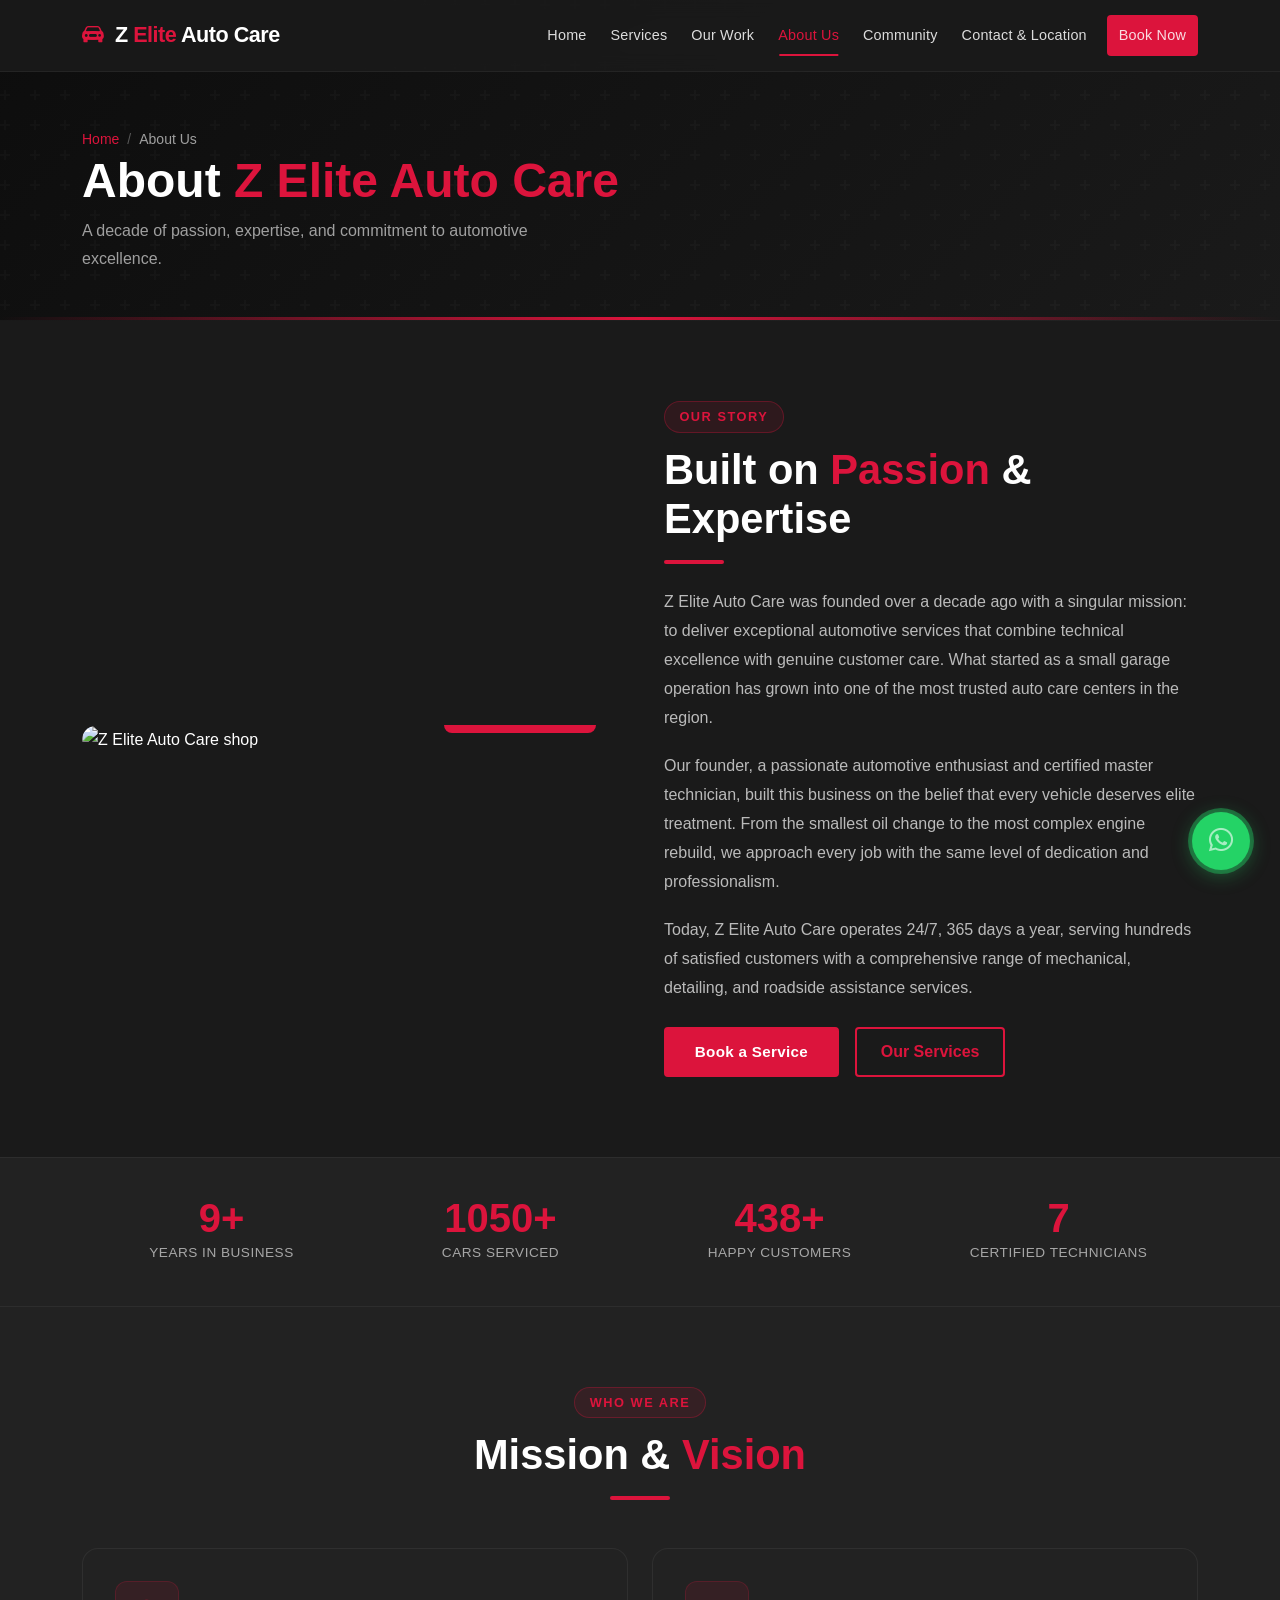
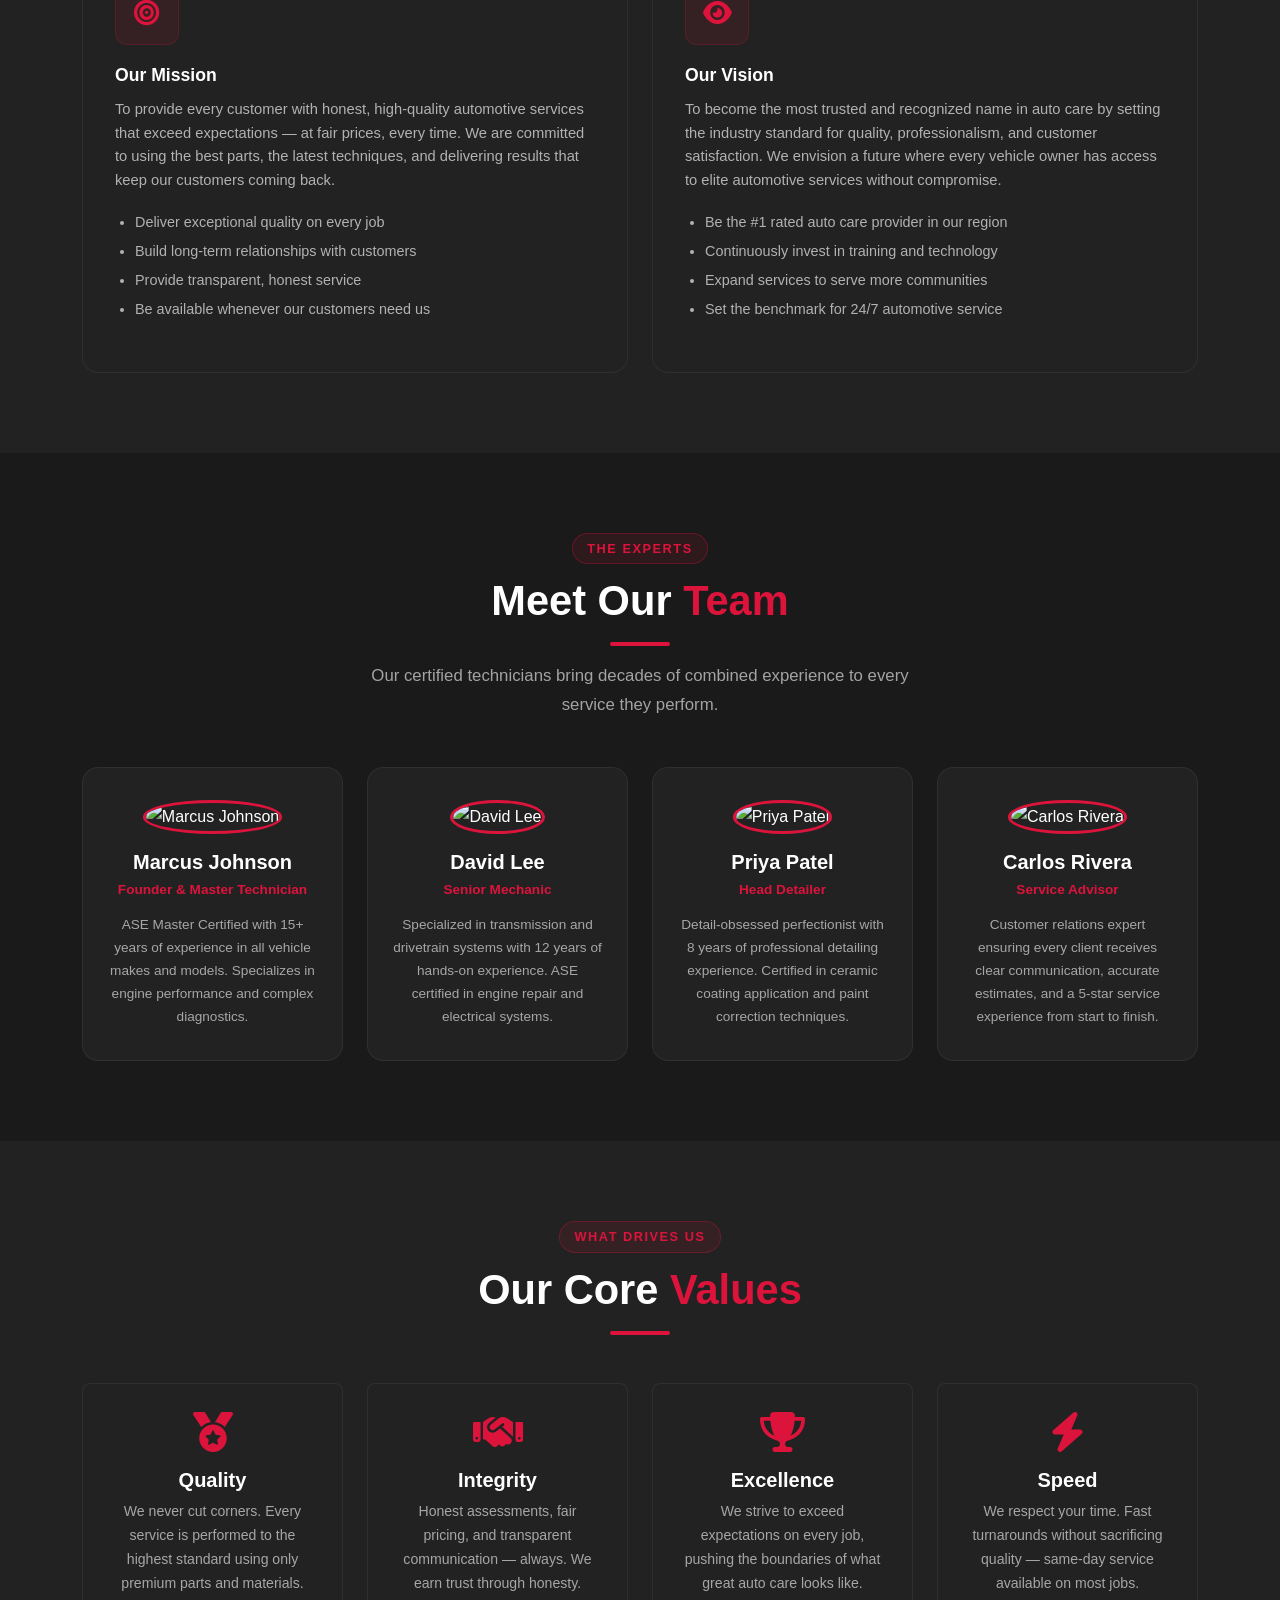
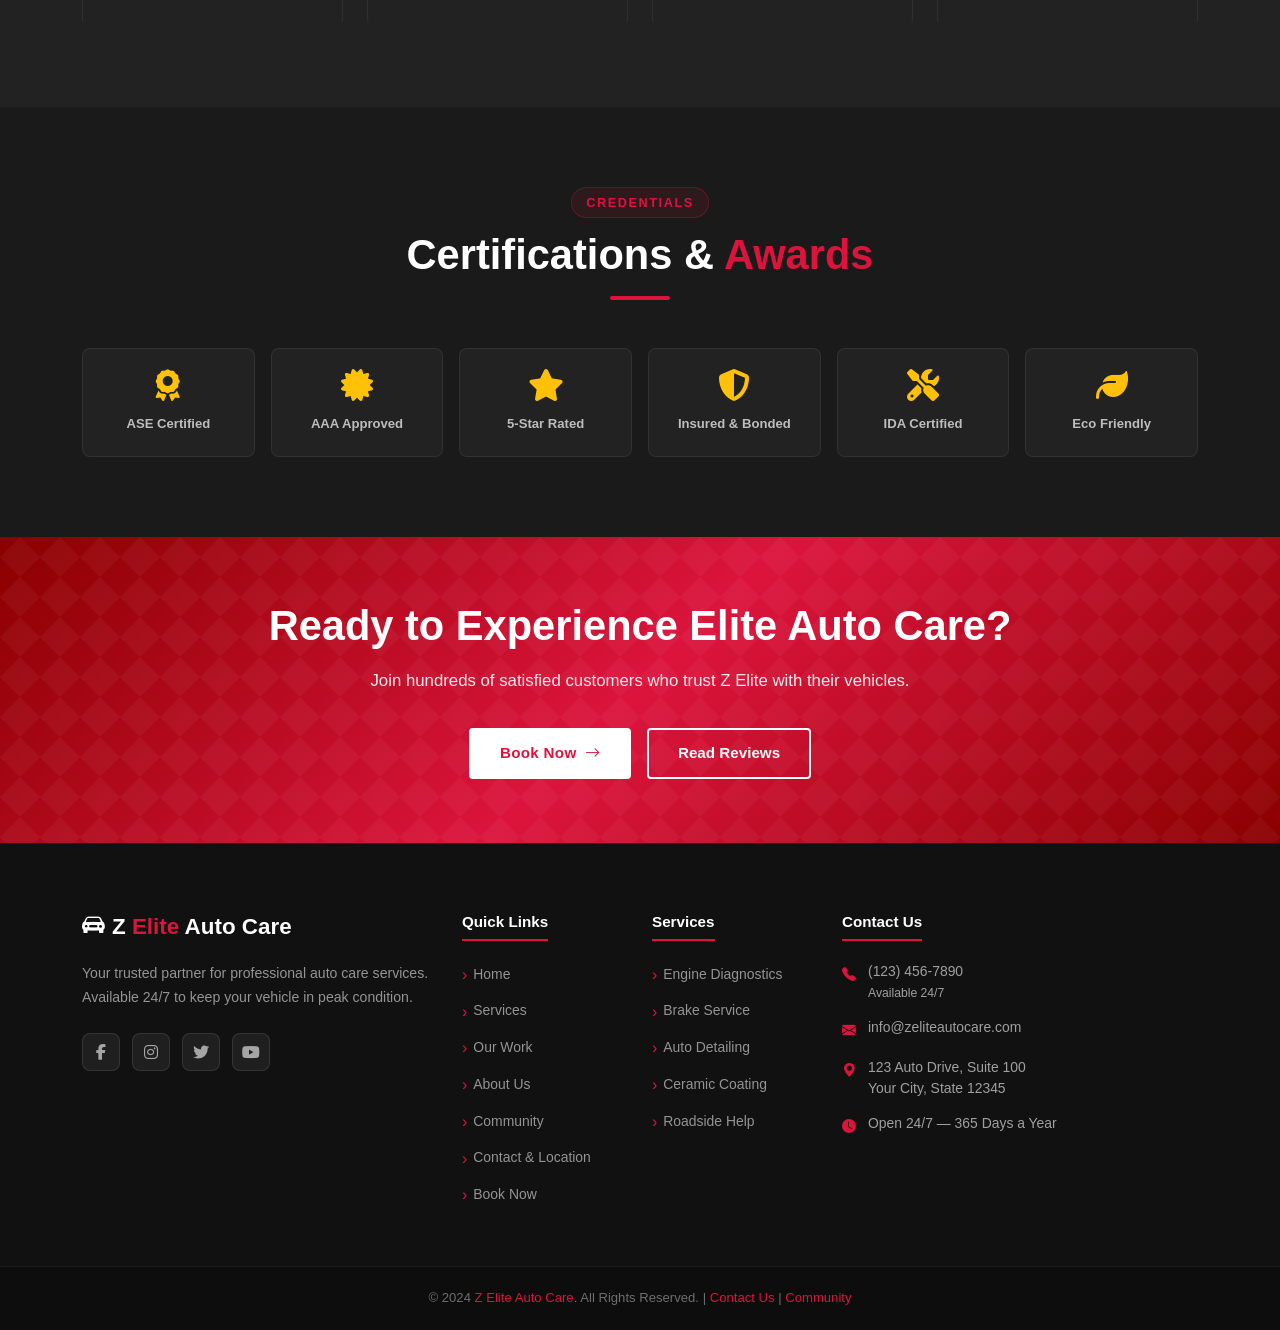
==== commit 2a239a31: "Merge pages and add booking page: contact+location, community (testimonials/blog/faq), booking form " ====
--- a/about.html
+++ b/about.html
@@ -27,11 +27,9 @@
         <li class="nav-item"><a class="nav-link" href="services.html">Services</a></li>
         <li class="nav-item"><a class="nav-link" href="our-work.html">Our Work</a></li>
         <li class="nav-item"><a class="nav-link active" href="about.html">About Us</a></li>
-        <li class="nav-item"><a class="nav-link" href="testimonials.html">Testimonials</a></li>
-        <li class="nav-item"><a class="nav-link" href="faq.html">FAQ</a></li>
-        <li class="nav-item"><a class="nav-link" href="blog.html">Blog</a></li>
-        <li class="nav-item"><a class="nav-link" href="location.html">Location</a></li>
-        <li class="nav-item"><a class="nav-link navbar-cta" href="contact.html">Book Now</a></li>
+        <li class="nav-item"><a class="nav-link" href="community.html">Community</a></li>
+        <li class="nav-item"><a class="nav-link" href="contact.html">Contact &amp; Location</a></li>
+        <li class="nav-item"><a class="nav-link navbar-cta" href="booking.html">Book Now</a></li>
       </ul>
     </div>
   </div>
@@ -259,7 +257,7 @@
     <p style="color:rgba(255,255,255,0.9);font-size:1.05rem;margin-bottom:2rem;">Join hundreds of satisfied customers who trust Z Elite with their vehicles.</p>
     <div class="d-flex justify-content-center gap-3 flex-wrap">
       <a href="contact.html" class="btn-red" style="background:#fff;color:var(--primary-red);border-color:#fff;">Book Now <i class="bi bi-arrow-right ms-1"></i></a>
-      <a href="testimonials.html" class="btn-outline-red">Read Reviews</a>
+      <a href="community.html#testimonials" class="btn-outline-red">Read Reviews</a>
     </div>
   </div>
 </section>
@@ -285,7 +283,9 @@
           <li><a href="services.html">Services</a></li>
           <li><a href="our-work.html">Our Work</a></li>
           <li><a href="about.html">About Us</a></li>
-          <li><a href="blog.html">Blog</a></li>
+          <li><a href="community.html">Community</a></li>
+          <li><a href="contact.html">Contact &amp; Location</a></li>
+          <li><a href="booking.html">Book Now</a></li>
         </ul>
       </div>
       <div class="col-lg-2 col-md-6 col-6">
@@ -309,7 +309,7 @@
   </div>
   <div class="footer-bottom">
     <div class="container">
-      <p>&copy; 2024 <span>Z Elite Auto Care</span>. All Rights Reserved. | <a href="contact.html" style="color:var(--primary-red);">Contact Us</a> | <a href="faq.html" style="color:var(--primary-red);">FAQ</a></p>
+      <p>&copy; 2024 <span>Z Elite Auto Care</span>. All Rights Reserved. | <a href="contact.html" style="color:var(--primary-red);">Contact Us</a> | <a href="community.html" style="color:var(--primary-red);">Community</a></p>
     </div>
   </div>
 </footer>
--- a/css/style.css
+++ b/css/style.css
@@ -1207,3 +1207,87 @@
   .hero-btns .btn-red, .hero-btns .btn-outline-red { width: 100%; text-align: center; }
   .cta-banner { padding: 3rem 0; }
 }
+
+/* ===== PAGE TABS (Contact & Location / Community) ===== */
+.page-tabs {
+  display: flex;
+  gap: 0.5rem;
+  padding: 1rem 0;
+  flex-wrap: wrap;
+}
+.page-tabs .nav-link {
+  background: transparent;
+  color: rgba(255,255,255,0.6);
+  border: 1px solid rgba(255,255,255,0.12);
+  border-radius: 8px;
+  padding: 0.6rem 1.4rem;
+  font-weight: 600;
+  font-size: 0.9rem;
+  transition: all 0.25s ease;
+}
+.page-tabs .nav-link:hover {
+  background: rgba(220,20,60,0.1);
+  border-color: rgba(220,20,60,0.4);
+  color: var(--white);
+}
+.page-tabs .nav-link.active {
+  background: var(--primary-red);
+  border-color: var(--primary-red);
+  color: var(--white);
+}
+
+/* ===== BOOKING PAGE ===== */
+.booking-section-title {
+  color: var(--white);
+  font-weight: 800;
+  font-size: 1.05rem;
+  display: flex;
+  align-items: center;
+  gap: 0.65rem;
+  margin-bottom: 1.25rem;
+  padding-bottom: 0.75rem;
+  border-bottom: 1px solid rgba(255,255,255,0.07);
+}
+.step-badge {
+  display: inline-flex;
+  align-items: center;
+  justify-content: center;
+  width: 28px;
+  height: 28px;
+  background: var(--primary-red);
+  color: #fff;
+  border-radius: 50%;
+  font-size: 0.82rem;
+  font-weight: 800;
+  flex-shrink: 0;
+}
+.service-checkbox-label {
+  display: flex;
+  align-items: center;
+  gap: 0.5rem;
+  background: rgba(255,255,255,0.03);
+  border: 1px solid rgba(255,255,255,0.08);
+  border-radius: 8px;
+  padding: 0.6rem 0.9rem;
+  cursor: pointer;
+  width: 100%;
+  transition: all 0.2s ease;
+  font-size: 0.88rem;
+  color: rgba(255,255,255,0.75);
+}
+.service-checkbox-label:hover {
+  background: rgba(220,20,60,0.08);
+  border-color: rgba(220,20,60,0.3);
+  color: var(--white);
+}
+.service-checkbox-label input[type="checkbox"] {
+  width: 16px;
+  height: 16px;
+  accent-color: var(--primary-red);
+  flex-shrink: 0;
+}
+.service-checkbox-label:has(input:checked) {
+  background: rgba(220,20,60,0.12);
+  border-color: var(--primary-red);
+  color: var(--white);
+}
